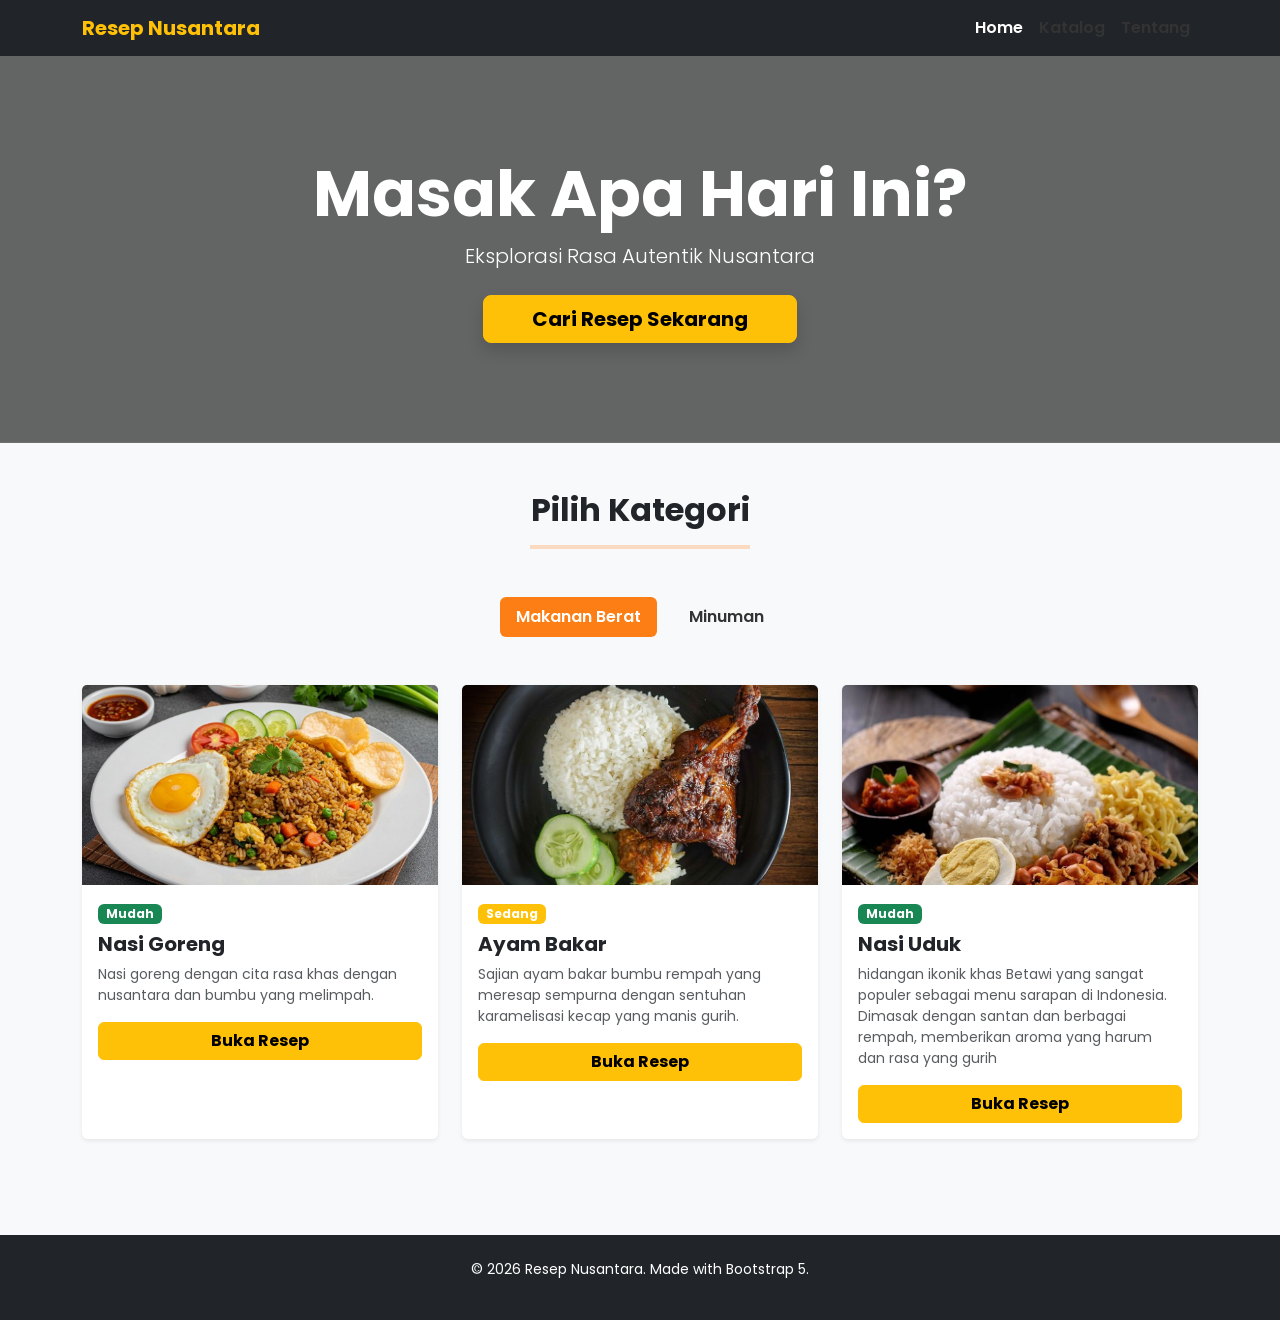
==== index.html @ 1fdafa9f "Add files via upload" ====
<!DOCTYPE html>
<html lang="id">

<head>
    <meta charset="UTF-8">
    <meta name="viewport" content="width=device-width, initial-scale=1.0">
    <link href="https://cdn.jsdelivr.net/npm/bootstrap@5.3.8/dist/css/bootstrap.min.css" rel="stylesheet"
        integrity="sha384-sRIl4kxILFvY47J16cr9ZwB07vP4J8+LH7qKQnuqkuIAvNWLzeN8tE5YBujZqJLB" crossorigin="anonymous">
    <link href="https://fonts.googleapis.com/css2?family=Poppins:wght@300;400;600&display=swap" rel="stylesheet">
    <title>Resep Nusantara Gokil</title>
    <style>
        body {
            font-family: 'Poppins', sans-serif;
            background-color: #f8f9fa;
        }

        .hero-selection {
            background: linear-gradient(rgba(0, 0, 0, 0.6), rgba(0, 0, 0, 0.6)),
                url('https://images.unsplash.com/photo-1504674900247-0877df9cc836?q=80&w=1470');
            background-size: cover;
            background-position: center;
            color: white;
            padding: 100px 0;
        }

        .recipe-card img {
            height: 200px;
            object-fit: cover;
        }

        .card {
            border: none;
            transition: transform 0.3 ease, shadow 0.3s ease;
        }

        .card:hover {
            transform: translateY(-10px);
            box-shadow: 0 10px 20px rgba(0, 0, 0, 0.1);
        }

        .nav-pills .nav-link.active {
            background-color: #fd7e14;
        }

        .nav-link {
            color: #333;
            font-weight: 600;
        }

        .card-img-top {
            height: 200px;
            object-fit: cover;
        }
    </style>
</head>

<body>
    <nav class="navbar navbar-expand-lg navbar-dark bg-dark sticky-top">
        <div class="container">
            <a class="navbar-brand fw-bold text-warning" href="#">Resep Nusantara</a>
            <button class="navbar-toggler" type="button" data-bs-toggle="collapse" data-bs-target="#navbarNav">
                <span class="navbar-toggler-icon"></span>
            </button>
            <div class="collapse navbar-collapse" id="navbarNav">
                <ul class="navbar-nav ms-auto">
                    <li class="nav-item"><a class="nav-link active" href="#home">Home</a></li>
                    <li class="nav-item"><a class="nav-link" href="#kategori">Katalog</a></li>
                    <li class="nav-item"><a class="nav-link" href="#about">Tentang</a></li>
                </ul>
            </div>
        </div>
    </nav>

    <header class="hero-selection text-center">
        <div class="container">
            <h1 class="display-3 fw-bold">Masak Apa Hari Ini?</h1>
            <p class="lead mb-4">Eksplorasi Rasa Autentik Nusantara</p>
            <a href="#kategori" class="btn btn-warning btn-lg px-5 fw-bold shadow">Cari Resep Sekarang</a>
        </div>
    </header>

    <main class="container py-5" id="kategori">
        <div class="text-center mb-5">
            <h2 class="fw-bold">Pilih Kategori</h2>
            <hr class="mx-auto" style="width: 220px; border: 2px solid #fd7e14;">
        </div>

        <ul class="nav nav-pills justify-content-center mb-5" id="pills-tab" role="tablist">
            <li class="nav-item">
                <button class="nav-link active mx-2" data-bs-toggle="pill" data-bs-target="#makanan">Makanan
                    Berat</button>
            </li>
            <li class="nav-item">
                <button class="nav-link mx-2" data-bs-toggle="pill" data-bs-target="#minuman">Minuman</button>
            </li>
        </ul>

        <div class="tab-content" id="pills-tabContent">
            <div class="tab-pane fade show active" id="makanan">
                <div class="row g-4">
                    <div class="col-md-4">
                        <div class="card h-100 shadow-sm recipe-card">
                            <img src="nasigoreng.jpg" class="card-img-top" alt="Nasi Goreng">
                            <div class="card-body">
                                <span class="badge bg-success mb-2">Mudah</span>
                                <h5 class="card-title fw-bold">Nasi Goreng</h5>
                                <p class="card-text text-muted small">Nasi goreng dengan cita rasa khas dengan nusantara
                                    dan
                                    bumbu yang melimpah.</p>
                                <a href="detailresep-nasigoreng.html" class="btn btn-warning w-100 fw-bold">Buka
                                    Resep</a>
                            </div>
                        </div>
                    </div>
                    <div class="col-md-4">
                        <div class="card h-100 shadow-sm recipe-card">
                            <img src="ayambakar.jpg" class="card-img-top" alt="Ayam Bakar">
                            <div class="card-body">
                                <span class="badge bg-warning mb-2">Sedang</span>
                                <h5 class="card-title fw-bold">Ayam Bakar</h5>
                                <p class="card-text text-muted small">
                                    Sajian ayam bakar bumbu rempah yang meresap sempurna dengan sentuhan karamelisasi
                                    kecap yang manis gurih.</p>
                                <a href="detailresep-ayambakar.html" class="btn btn-warning w-100 fw-bold">Buka
                                    Resep</a>
                            </div>
                        </div>
                    </div>
                    <div class="col-md-4">
                        <div class="card h-100 shadow-sm recipe-card">
                            <img src="nasiuduk.jpg" class="card-img-top" alt="Nasi Uduk">
                            <div class="card-body">
                                <span class="badge bg-success mb-2">Mudah</span>
                                <h5 class="card-title fw-bold">Nasi Uduk</h5>
                                <p class="card-text text-muted small">hidangan ikonik khas Betawi yang sangat populer
                                    sebagai menu sarapan di Indonesia. Dimasak dengan santan dan berbagai rempah,
                                    memberikan aroma yang harum dan rasa yang gurih</p>
                                <a href="detailresep-nasiuduk.html" class="btn btn-warning w-100 fw-bold">Buka
                                    Resep</a>
                            </div>
                        </div>
                    </div>
                </div>
            </div>

            <div class="tab-pane fade" id="minuman">
                <div class="row g-4">
                    <div class="col-md-4">
                        <div class="card h-100 shadow-sm recipe-card">
                            <img src="escendol.jpg" class="card-img-top" alt="Es Cendol">
                            <div class="card-body">
                                <span class="badge bg-info mb-2">Segar</span>
                                <h5 class="card-title fw-bold">Es Cendol</h5>
                                <p class="card-text text-muted small">Minuman ini terdiri dari butiran "cendol" yang
                                    kenyal, disiram dengan santan kelapa yang gurih, dan pemanis alami dari sirup gula
                                    merah.</p>
                                <a href="detailresep-escendol.html" class="btn btn-outline-info w-100 fw-bold">Buka
                                    Resep</a>
                            </div>
                        </div>
                    </div>
                    <div class="col-md-4">
                        <div class="card h-100 shadow-sm recipe-card">
                            <img src="wedangjahe.jpg"
                                class="card-img-top" alt="Wedang Jahe">
                            <div class="card-body">
                                <span class="badge bg-danger mb-2">Panas</span>
                                <h5 class="card-title fw-bold">Wedang Jahe</h5>
                                <p class="card-text text-muted small">Minuman sederhana berbahan dasar jahe bakar yang dimemarkan dan diseduh dengan air hangat serta gula.</p>
                                <a href="detailresep-wedangjahe.html" class="btn btn-outline-info w-100 fw-bold">Buka
                                    Resep</a>
                            </div>
                        </div>
                    </div>
                    <div class="col-md-4">
                        <div class="card h-100 shadow-sm recipe-card">
                            <img src="esteler.jpg"
                                class="card-img-top" alt="Es Teh">
                            <div class="card-body">
                                <span class="badge bg-info mb-2">Segar</span>
                                <h5 class="card-title fw-bold">Es Teler</h5>
                                <p class="card-text text-muted small">Perpaduan segar potongan nangka, alpukat, dan
                                    kelapa muda yang disajikan dengan serutan es serta siraman susu kental manis.</p>
                                <a href="detailresep-esteler.html" class="btn btn-outline-info w-100 fw-bold">Buka
                                    Resep</a>
                            </div>
                        </div>
                    </div>
                </div>
            </div>
        </div>
    </main>

    <footer class="bg-dark text-white text-center py-4 mt-5">
        <div class="container">
            <p class="mb-o small">© 2026 Resep Nusantara. Made with Bootstrap 5.</p>
        </div>
    </footer>
    <script src="https://cdn.jsdelivr.net/npm/bootstrap@5.3.3/dist/js/bootstrap.bundle.min.js"></script>

</body>

</html>
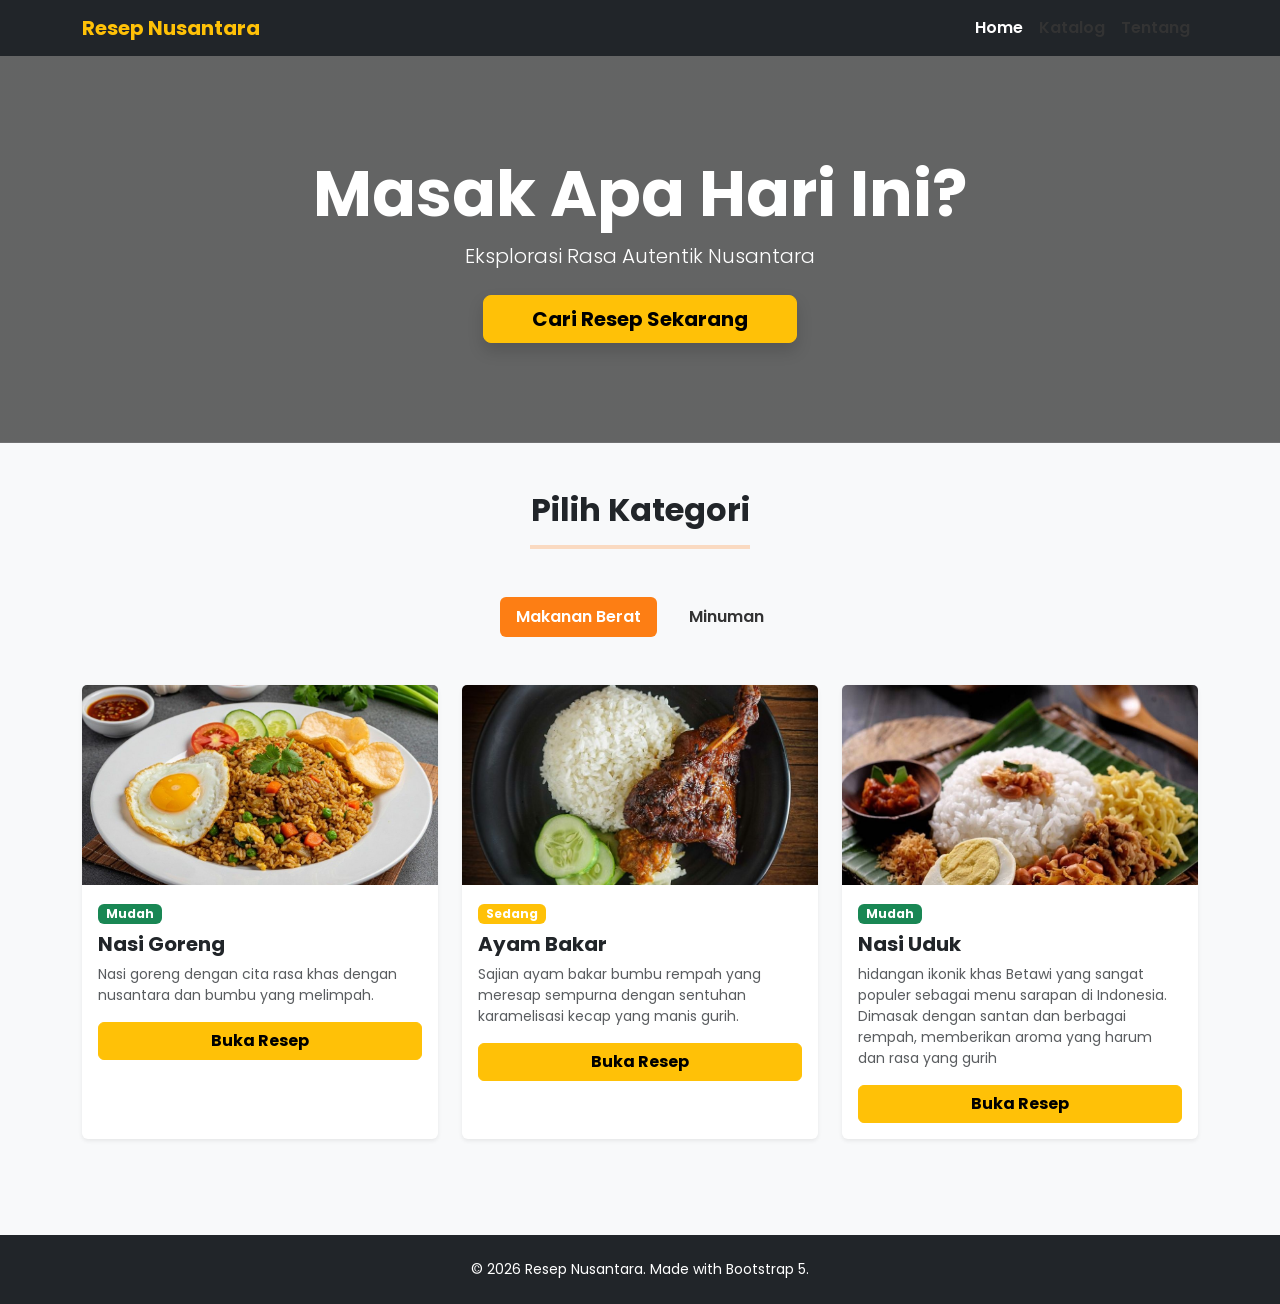
==== commit a71739d0: "Add files via upload" ====
--- a/index.html
+++ b/index.html
@@ -30,7 +30,7 @@
 
         .card {
             border: none;
-            transition: transform 0.3 ease, shadow 0.3s ease;
+            transition: transform 0.3s ease, shadow 0.3s ease;
         }
 
         .card:hover {
@@ -193,7 +193,7 @@
 
     <footer class="bg-dark text-white text-center py-4 mt-5">
         <div class="container">
-            <p class="mb-o small">© 2026 Resep Nusantara. Made with Bootstrap 5.</p>
+            <p class="mb-0 small">© 2026 Resep Nusantara. Made with Bootstrap 5.</p>
         </div>
     </footer>
     <script src="https://cdn.jsdelivr.net/npm/bootstrap@5.3.3/dist/js/bootstrap.bundle.min.js"></script>
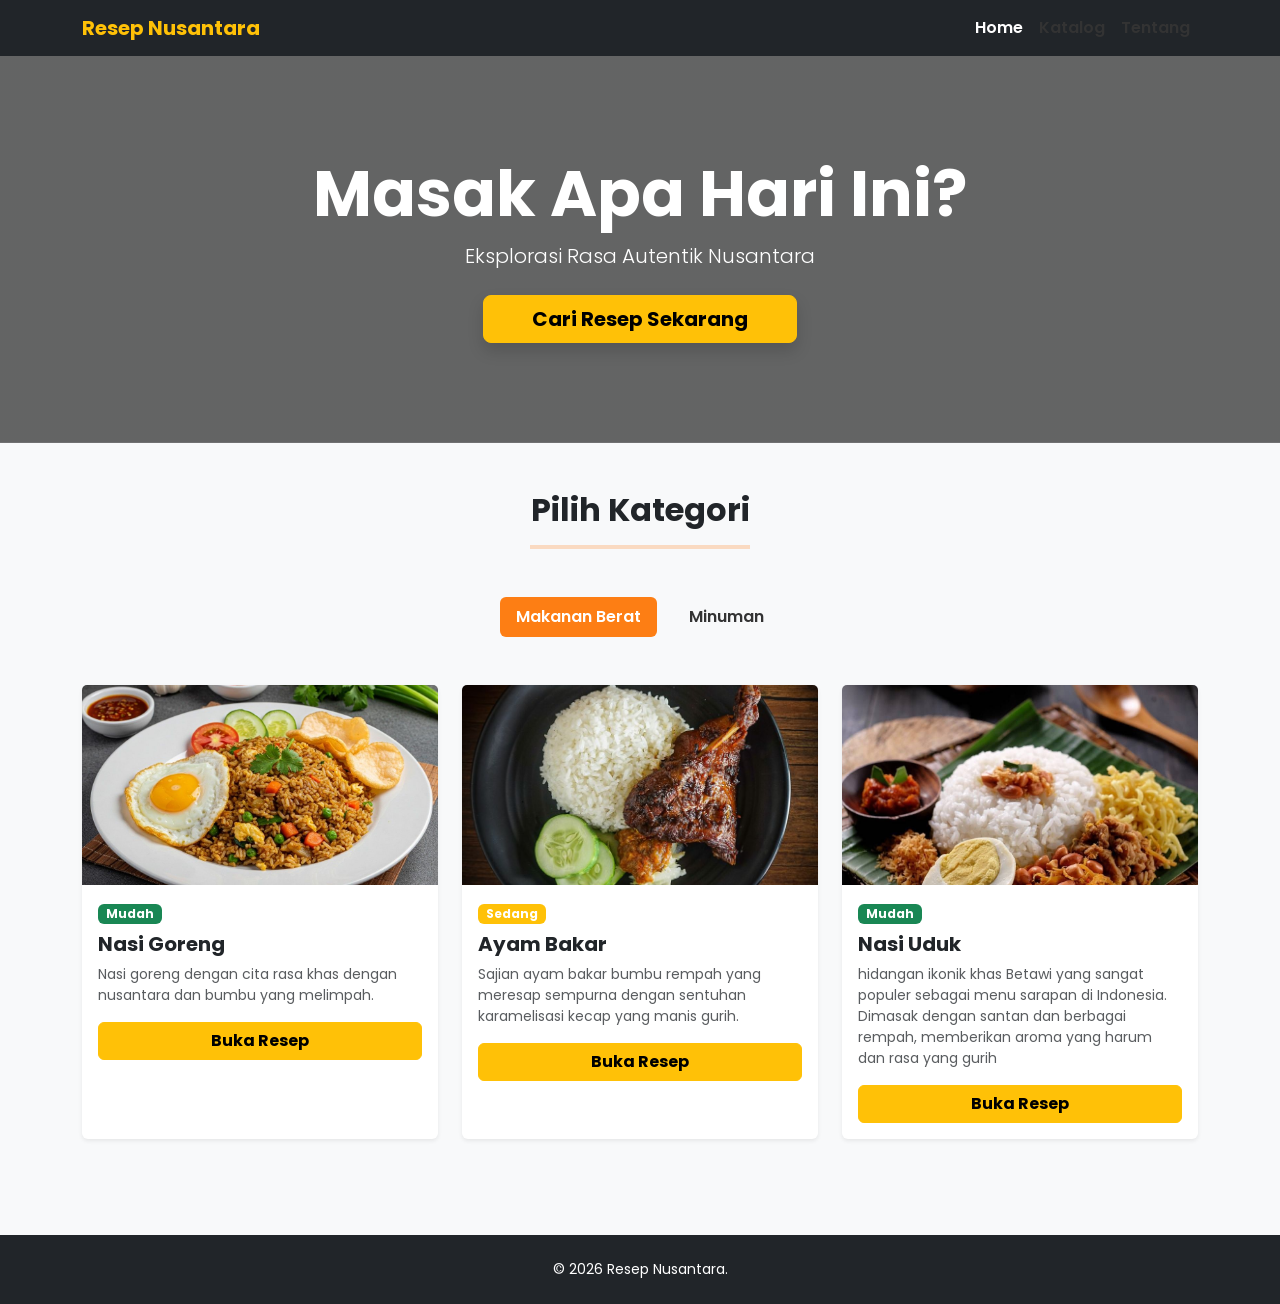
==== commit 1cf2832a: "Add files via upload" ====
--- a/index.html
+++ b/index.html
@@ -193,7 +193,7 @@
 
     <footer class="bg-dark text-white text-center py-4 mt-5">
         <div class="container">
-            <p class="mb-0 small">© 2026 Resep Nusantara. Made with Bootstrap 5.</p>
+            <p class="mb-0 small">© 2026 Resep Nusantara.</p>
         </div>
     </footer>
     <script src="https://cdn.jsdelivr.net/npm/bootstrap@5.3.3/dist/js/bootstrap.bundle.min.js"></script>
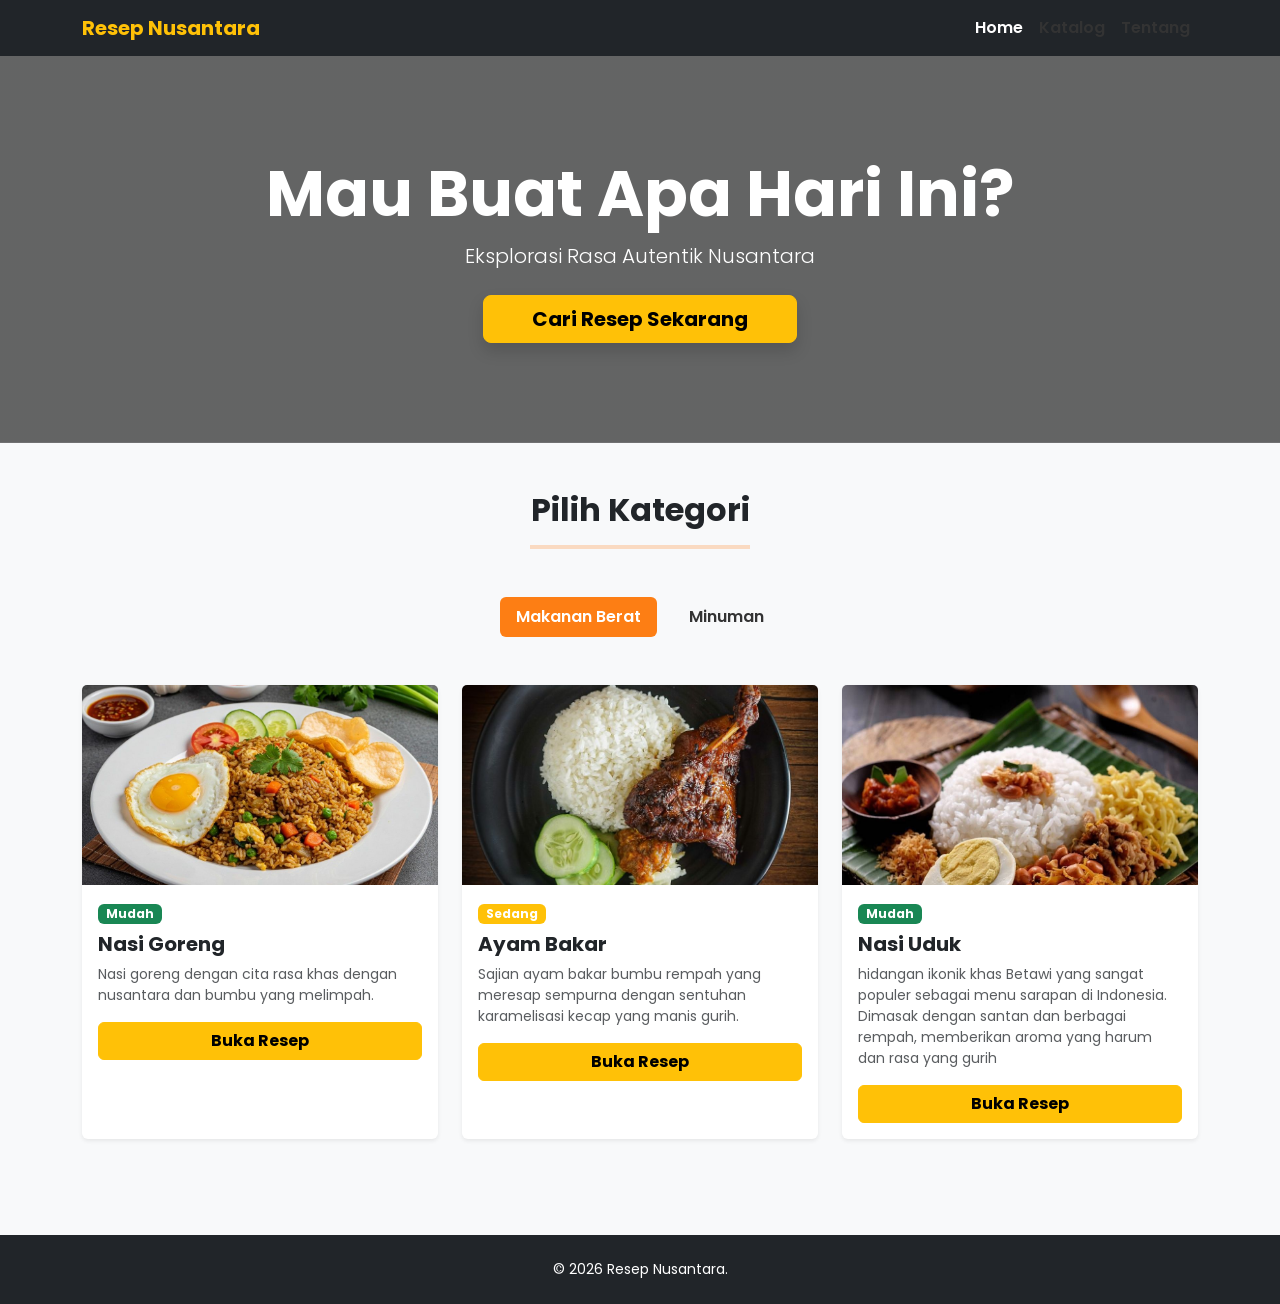
==== commit ae6d0b39: "Add files via upload" ====
--- a/index.html
+++ b/index.html
@@ -7,51 +7,9 @@
     <link href="https://cdn.jsdelivr.net/npm/bootstrap@5.3.8/dist/css/bootstrap.min.css" rel="stylesheet"
         integrity="sha384-sRIl4kxILFvY47J16cr9ZwB07vP4J8+LH7qKQnuqkuIAvNWLzeN8tE5YBujZqJLB" crossorigin="anonymous">
     <link href="https://fonts.googleapis.com/css2?family=Poppins:wght@300;400;600&display=swap" rel="stylesheet">
-    <title>Resep Nusantara Gokil</title>
-    <style>
-        body {
-            font-family: 'Poppins', sans-serif;
-            background-color: #f8f9fa;
-        }
+    <link rel="stylesheet" href="style.css">
+    <title>Resep Nusantara</title>
 
-        .hero-selection {
-            background: linear-gradient(rgba(0, 0, 0, 0.6), rgba(0, 0, 0, 0.6)),
-                url('https://images.unsplash.com/photo-1504674900247-0877df9cc836?q=80&w=1470');
-            background-size: cover;
-            background-position: center;
-            color: white;
-            padding: 100px 0;
-        }
-
-        .recipe-card img {
-            height: 200px;
-            object-fit: cover;
-        }
-
-        .card {
-            border: none;
-            transition: transform 0.3s ease, shadow 0.3s ease;
-        }
-
-        .card:hover {
-            transform: translateY(-10px);
-            box-shadow: 0 10px 20px rgba(0, 0, 0, 0.1);
-        }
-
-        .nav-pills .nav-link.active {
-            background-color: #fd7e14;
-        }
-
-        .nav-link {
-            color: #333;
-            font-weight: 600;
-        }
-
-        .card-img-top {
-            height: 200px;
-            object-fit: cover;
-        }
-    </style>
 </head>
 
 <body>
@@ -73,7 +31,7 @@
 
     <header class="hero-selection text-center">
         <div class="container">
-            <h1 class="display-3 fw-bold">Masak Apa Hari Ini?</h1>
+            <h1 class="display-3 fw-bold">Mau Buat Apa Hari Ini?</h1>
             <p class="lead mb-4">Eksplorasi Rasa Autentik Nusantara</p>
             <a href="#kategori" class="btn btn-warning btn-lg px-5 fw-bold shadow">Cari Resep Sekarang</a>
         </div>
@@ -161,12 +119,12 @@
                     </div>
                     <div class="col-md-4">
                         <div class="card h-100 shadow-sm recipe-card">
-                            <img src="wedangjahe.jpg"
-                                class="card-img-top" alt="Wedang Jahe">
+                            <img src="wedangjahe.jpg" class="card-img-top" alt="Wedang Jahe">
                             <div class="card-body">
                                 <span class="badge bg-danger mb-2">Panas</span>
                                 <h5 class="card-title fw-bold">Wedang Jahe</h5>
-                                <p class="card-text text-muted small">Minuman sederhana berbahan dasar jahe bakar yang dimemarkan dan diseduh dengan air hangat serta gula.</p>
+                                <p class="card-text text-muted small">Minuman sederhana berbahan dasar jahe bakar yang
+                                    dimemarkan dan diseduh dengan air hangat serta gula.</p>
                                 <a href="detailresep-wedangjahe.html" class="btn btn-outline-info w-100 fw-bold">Buka
                                     Resep</a>
                             </div>
@@ -174,8 +132,7 @@
                     </div>
                     <div class="col-md-4">
                         <div class="card h-100 shadow-sm recipe-card">
-                            <img src="esteler.jpg"
-                                class="card-img-top" alt="Es Teh">
+                            <img src="esteler.jpg" class="card-img-top" alt="Es Teh">
                             <div class="card-body">
                                 <span class="badge bg-info mb-2">Segar</span>
                                 <h5 class="card-title fw-bold">Es Teler</h5>
--- a/style.css
+++ b/style.css
@@ -0,0 +1,69 @@
+body {
+    font-family: 'Poppins', sans-serif;
+    background-color: #f8f9fa;
+}
+
+.hero-selection {
+    background: linear-gradient(rgba(0, 0, 0, 0.6), rgba(0, 0, 0, 0.6)),
+        url('https://images.unsplash.com/photo-1504674900247-0877df9cc836?q=80&w=1470');
+    background-size: cover;
+    background-position: center;
+    color: white;
+    padding: 100px 0;
+}
+
+.recipe-card img {
+    height: 200px;
+    object-fit: cover;
+}
+
+.card {
+    border: none;
+    transition: transform 0.3s ease, shadow 0.3s ease;
+}
+
+.card:hover {
+    transform: translateY(-10px);
+    box-shadow: 0 10px 20px rgba(0, 0, 0, 0.1);
+}
+
+.nav-pills .nav-link.active {
+    background-color: #fd7e14;
+}
+
+.nav-link {
+    color: #333;
+    font-weight: 600;
+}
+
+.card-img-top {
+    height: 200px;
+    object-fit: cover;
+}
+
+.recipe-header {
+    background-color: #333;
+    background-size: cover;
+    background-position: center;
+    background-repeat: no-repeat;
+    color: white;
+    padding: 80px 0;
+    position: relative;
+    width: 100%;
+}
+
+.recipe-header::before {
+    content: "";
+    position: absolute;
+    top: 0;
+    left: 0;
+    right: 0;
+    bottom: 0;
+    background: rgba(0, 0, 0, 0.6);
+    z-index: 1;
+}
+
+.recipe-header .container {
+    position: relative;
+    z-index: 2;
+}
